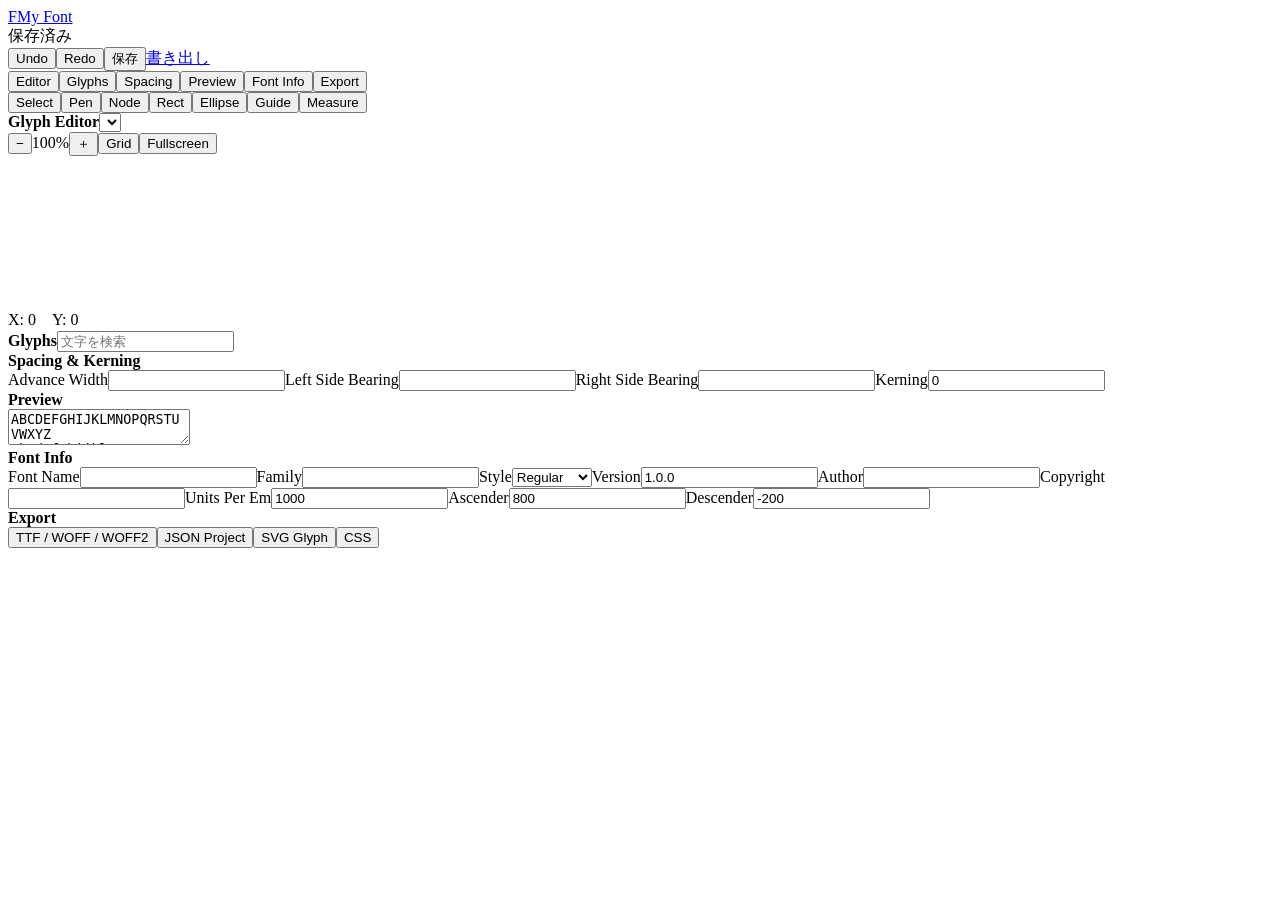
==== editor.html @ 00878300 "Add files via upload" ====
<!doctype html>
<html lang="ja"><head><meta charset="UTF-8"><meta name="viewport" content="width=device-width,initial-scale=1"><title>Editor | Font Studio</title><link rel="stylesheet" href="css/style.css"><link rel="stylesheet" href="css/editor.css"></head>
<body class="editor-body"><header class="editor-top"><a class="brand" href="mypage.html"><span class="brand-mark">F</span><span id="fontName">My Font</span></a><div class="save-status" id="saveStatus">保存済み</div><div class="top-actions"><button onclick="undo()">Undo</button><button onclick="redo()">Redo</button><button onclick="saveProject()">保存</button><a class="primary mini" href="export.html">書き出し</a></div></header>
<div class="app-shell"><aside class="sidebar"><button class="side-tab active" data-tab="editor">Editor</button><button class="side-tab" data-tab="glyphs">Glyphs</button><button class="side-tab" data-tab="spacing">Spacing</button><button class="side-tab" data-tab="preview">Preview</button><button class="side-tab" data-tab="fontinfo">Font Info</button><button class="side-tab" data-tab="export">Export</button><div class="sidebar-tools"><button title="選択">Select</button><button title="ペン">Pen</button><button title="ノード">Node</button><button title="長方形">Rect</button><button title="楕円">Ellipse</button><button title="ガイド">Guide</button><button title="測定">Measure</button></div></aside>
<main class="workspace"><div id="panel-editor" class="panel active"><div class="panelbar"><strong>Glyph Editor</strong><select id="glyphSelect"></select><div class="panel-controls"><button onclick="zoom(-1)">−</button><span id="zoomLabel">100%</span><button onclick="zoom(1)">＋</button><button onclick="toggleGrid()">Grid</button><button onclick="toggleFullscreen()">Fullscreen</button></div></div><div class="canvas-wrap"><canvas id="glyphCanvas"></canvas><div class="coords" id="coords">X: 0　Y: 0</div></div></div>
<div id="panel-glyphs" class="panel"><div class="panelbar"><strong>Glyphs</strong><input id="glyphSearch" placeholder="文字を検索"></div><div id="glyphGrid" class="glyph-grid"></div></div>
<div id="panel-spacing" class="panel"><div class="panelbar"><strong>Spacing & Kerning</strong></div><div class="settings-grid"><label>Advance Width<input id="advance" type="number"></label><label>Left Side Bearing<input id="lsb" type="number"></label><label>Right Side Bearing<input id="rsb" type="number"></label><label>Kerning<input id="kern" type="number" value="0"></label></div></div>
<div id="panel-preview" class="panel"><div class="panelbar"><strong>Preview</strong></div><textarea id="previewText">ABCDEFGHIJKLMNOPQRSTUVWXYZ
abcdefghijklmnopqrstuvwxyz
0123456789</textarea><div id="livePreview" class="live-preview"></div></div>
<div id="panel-fontinfo" class="panel"><div class="panelbar"><strong>Font Info</strong></div><div class="settings-grid"><label>Font Name<input id="infoName"></label><label>Family<input id="infoFamily"></label><label>Style<select id="infoStyle"><option>Regular</option><option>Bold</option><option>Italic</option><option>Bold Italic</option></select></label><label>Version<input id="infoVersion" value="1.0.0"></label><label>Author<input id="infoAuthor"></label><label>Copyright<input id="infoCopyright"></label><label>Units Per Em<input id="upm" type="number" value="1000"></label><label>Ascender<input id="ascender" type="number" value="800"></label><label>Descender<input id="descender" type="number" value="-200"></label></div></div>
<div id="panel-export" class="panel"><div class="panelbar"><strong>Export</strong></div><div class="export-cards"><button onclick="location.href='export.html'">TTF / WOFF / WOFF2</button><button onclick="exportJSON()">JSON Project</button><button onclick="exportSVG()">SVG Glyph</button><button onclick="exportCSS()">CSS</button></div></div>
</main></div><script src="js/app.js"></script><script src="js/editor.js"></script></body></html>
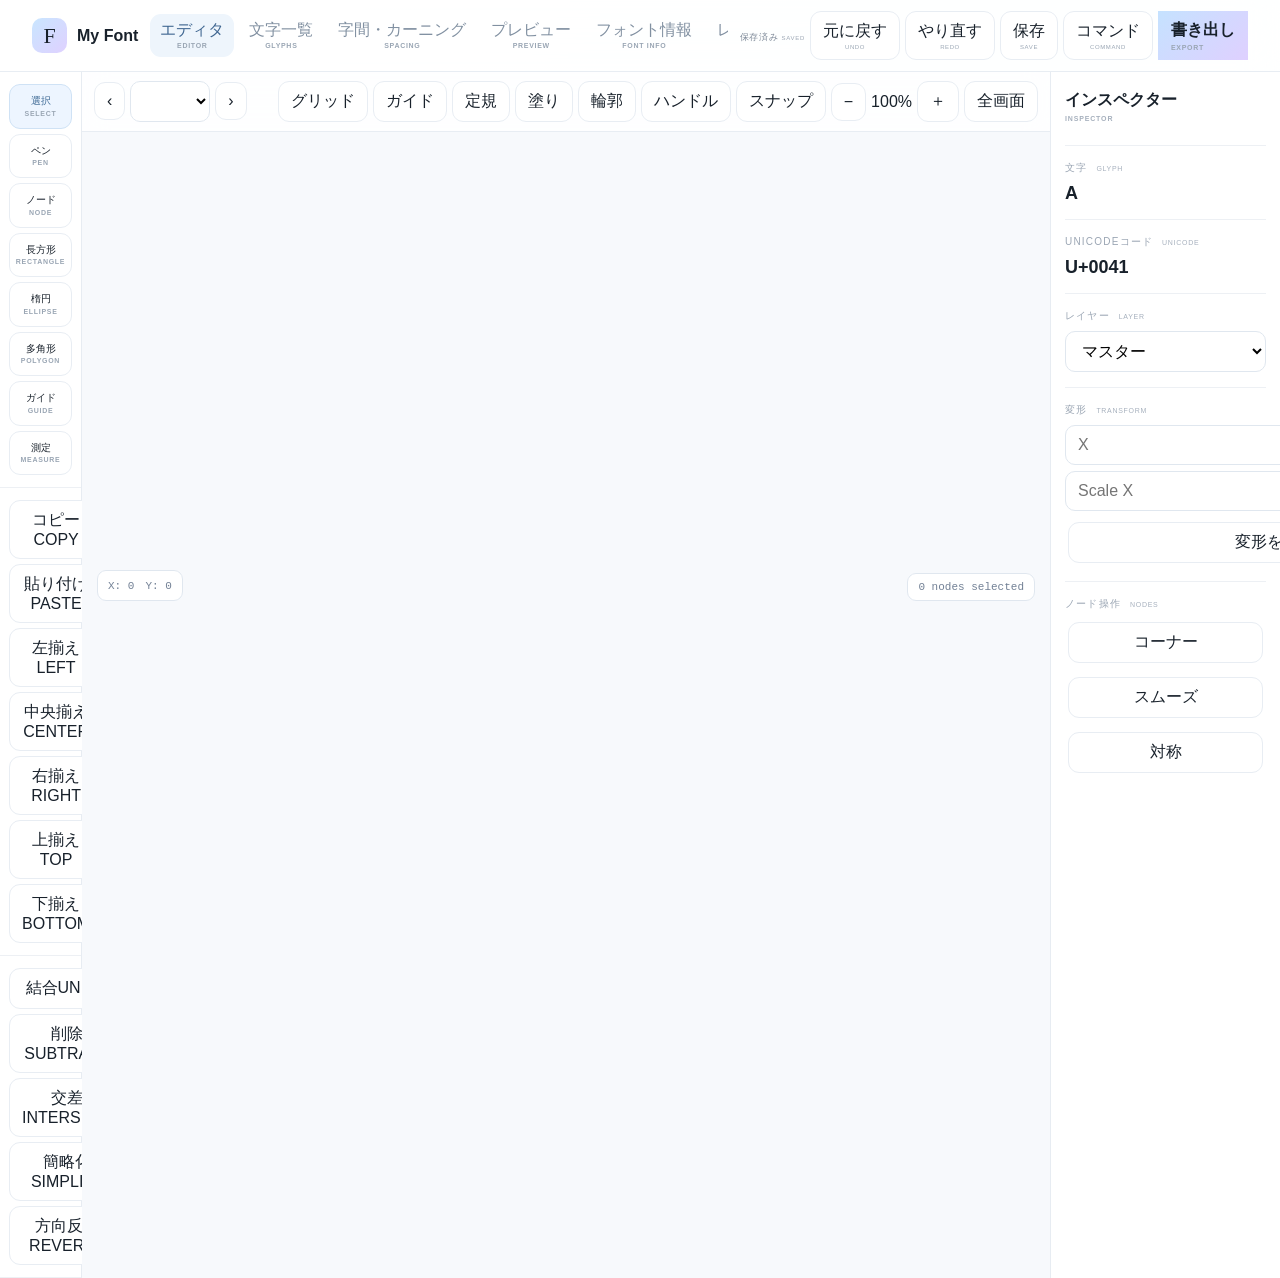
==== commit bf8c4ec5: "Add files via upload" ====
--- a/editor.html
+++ b/editor.html
@@ -1,13 +1,4 @@
-<!doctype html>
-<html lang="ja"><head><meta charset="UTF-8"><meta name="viewport" content="width=device-width,initial-scale=1"><title>Editor | Font Studio</title><link rel="stylesheet" href="css/style.css"><link rel="stylesheet" href="css/editor.css"></head>
-<body class="editor-body"><header class="editor-top"><a class="brand" href="mypage.html"><span class="brand-mark">F</span><span id="fontName">My Font</span></a><div class="save-status" id="saveStatus">保存済み</div><div class="top-actions"><button onclick="undo()">Undo</button><button onclick="redo()">Redo</button><button onclick="saveProject()">保存</button><a class="primary mini" href="export.html">書き出し</a></div></header>
-<div class="app-shell"><aside class="sidebar"><button class="side-tab active" data-tab="editor">Editor</button><button class="side-tab" data-tab="glyphs">Glyphs</button><button class="side-tab" data-tab="spacing">Spacing</button><button class="side-tab" data-tab="preview">Preview</button><button class="side-tab" data-tab="fontinfo">Font Info</button><button class="side-tab" data-tab="export">Export</button><div class="sidebar-tools"><button title="選択">Select</button><button title="ペン">Pen</button><button title="ノード">Node</button><button title="長方形">Rect</button><button title="楕円">Ellipse</button><button title="ガイド">Guide</button><button title="測定">Measure</button></div></aside>
-<main class="workspace"><div id="panel-editor" class="panel active"><div class="panelbar"><strong>Glyph Editor</strong><select id="glyphSelect"></select><div class="panel-controls"><button onclick="zoom(-1)">−</button><span id="zoomLabel">100%</span><button onclick="zoom(1)">＋</button><button onclick="toggleGrid()">Grid</button><button onclick="toggleFullscreen()">Fullscreen</button></div></div><div class="canvas-wrap"><canvas id="glyphCanvas"></canvas><div class="coords" id="coords">X: 0　Y: 0</div></div></div>
-<div id="panel-glyphs" class="panel"><div class="panelbar"><strong>Glyphs</strong><input id="glyphSearch" placeholder="文字を検索"></div><div id="glyphGrid" class="glyph-grid"></div></div>
-<div id="panel-spacing" class="panel"><div class="panelbar"><strong>Spacing & Kerning</strong></div><div class="settings-grid"><label>Advance Width<input id="advance" type="number"></label><label>Left Side Bearing<input id="lsb" type="number"></label><label>Right Side Bearing<input id="rsb" type="number"></label><label>Kerning<input id="kern" type="number" value="0"></label></div></div>
-<div id="panel-preview" class="panel"><div class="panelbar"><strong>Preview</strong></div><textarea id="previewText">ABCDEFGHIJKLMNOPQRSTUVWXYZ
+<!doctype html><html lang="ja"><head><meta charset="utf-8"><meta name="viewport" content="width=device-width,initial-scale=1,viewport-fit=cover"><title>エディタ | Font Studio</title><link rel="stylesheet" href="css/style.css"><link rel="stylesheet" href="css/editor.css"><link rel="stylesheet" href="css/studio.css"></head><body class="editor-body"><header class="editor-top"><a class="brand" href="mypage.html"><b>F</b><span id="fontName">My Font</span></a><div class="doc-tabs" id="docTabs"><button class="doc-tab active" data-view="editor">エディタ<span>EDITOR</span></button><button class="doc-tab" data-view="glyphs">文字一覧<span>GLYPHS</span></button><button class="doc-tab" data-view="spacing">字間・カーニング<span>SPACING</span></button><button class="doc-tab" data-view="preview">プレビュー<span>PREVIEW</span></button><button class="doc-tab" data-view="fontinfo">フォント情報<span>FONT INFO</span></button><button class="doc-tab" data-view="layers">レイヤー<span>LAYERS</span></button><button class="doc-tab" data-view="guides">ガイド・定規<span>GUIDES</span></button><button class="doc-tab" data-view="components">コンポーネント<span>COMPONENTS</span></button><button class="doc-tab" data-view="ligatures">合字<span>LIGATURES</span></button><button class="doc-tab" data-view="opentype">OpenType<span>OPENTYPE</span></button><button class="doc-tab" data-view="variable">バリアブル<span>VARIABLE</span></button><button class="doc-tab" data-view="compare">比較<span>COMPARE</span></button><button class="doc-tab" data-view="history">履歴・バックアップ<span>HISTORY</span></button><button class="doc-tab" data-view="settings">設定<span>SETTINGS</span></button><button class="doc-tab" data-view="export">書き出し<span>EXPORT</span></button></div><div class="top-actions"><span id="saveStatus">保存済み<span> SAVED</span></span><button onclick="undo()">元に戻す<span>UNDO</span></button><button onclick="redo()">やり直す<span>REDO</span></button><button onclick="saveProject()">保存<span>SAVE</span></button><button onclick="openCommandPalette()">コマンド<span>COMMAND</span></button><a class="primary mini" href="export.html">書き出し<span>EXPORT</span></a></div></header><main class="editor-layout"><aside class="leftbar"><div class="tool-section"><button class="tool active" data-tool="select">選択<span>SELECT</span></button><button class="tool" data-tool="pen">ペン<span>PEN</span></button><button class="tool" data-tool="node">ノード<span>NODE</span></button><button class="tool" data-tool="rect">長方形<span>RECTANGLE</span></button><button class="tool" data-tool="ellipse">楕円<span>ELLIPSE</span></button><button class="tool" data-tool="polygon">多角形<span>POLYGON</span></button><button class="tool" data-tool="guide">ガイド<span>GUIDE</span></button><button class="tool" data-tool="measure">測定<span>MEASURE</span></button></div><div class="tool-section small-tools"><button onclick="copySelection()">コピー<span>COPY</span></button><button onclick="pasteSelection()">貼り付け<span>PASTE</span></button><button onclick="alignSelected('left')">左揃え<span>LEFT</span></button><button onclick="alignSelected('center')">中央揃え<span>CENTER</span></button><button onclick="alignSelected('right')">右揃え<span>RIGHT</span></button><button onclick="alignSelected('top')">上揃え<span>TOP</span></button><button onclick="alignSelected('bottom')">下揃え<span>BOTTOM</span></button></div><div class="tool-section small-tools"><button onclick="booleanOp('union')">結合<span>UNION</span></button><button onclick="booleanOp('subtract')">削除<span>SUBTRACT</span></button><button onclick="booleanOp('intersect')">交差<span>INTERSECT</span></button><button onclick="simplifySelected()">簡略化<span>SIMPLIFY</span></button><button onclick="reverseSelected()">方向反転<span>REVERSE</span></button></div></aside><section class="editor-main"><div id="views"><div id="view-editor" class="view active"><div class="viewbar"><div class="glyph-switch"><button onclick="prevGlyph()">‹</button><select id="glyphSelect"></select><button onclick="nextGlyph()">›</button></div><div class="view-tools"><button onclick="toggleGrid()">グリッド</button><button onclick="toggleGuides()">ガイド</button><button onclick="toggleRulers()">定規</button><button onclick="toggleFill()">塗り</button><button onclick="toggleOutline()">輪郭</button><button onclick="toggleHandles()">ハンドル</button><button onclick="toggleSnap()">スナップ</button><button onclick="zoom(-1)">−</button><span id="zoomLabel">100%</span><button onclick="zoom(1)">＋</button><button onclick="toggleFullscreen()">全画面</button></div></div><div class="canvas-stage"><canvas id="glyphCanvas"></canvas><div id="coords">X: 0　Y: 0</div><div id="selectionInfo">0 nodes selected</div></div></div><div id="view-glyphs" class="view"><div class="viewbar"><strong>文字一覧<span>GLYPH LIBRARY</span></strong><input id="glyphSearch" placeholder="文字・Unicode・Glyph名を検索"></div><div class="glyph-filters"><button data-filter="all">すべて</button><button data-filter="done">制作済み</button><button data-filter="todo">未制作</button><button data-filter="recent">最近編集</button><button data-filter="error">エラー</button></div><div id="glyphGrid" class="glyph-grid"></div></div><div id="view-spacing" class="view"><div class="viewbar"><strong>字間・カーニング<span>SPACING & KERNING</span></strong><button onclick="addKerning()">カーニングを追加<span>ADD KERNING</span></button><button onclick="autoKerning()">自動調整<span>AUTO KERNING</span></button></div><div class="metrics-card"><div class="metric"><span>文字 <i>GLYPH</i></span><b id="metricGlyph">A</b></div><label>送り幅<input id="advance" type="number"></label><label>左サイドベアリング<input id="lsb" type="number"></label><label>右サイドベアリング<input id="rsb" type="number"></label></div><div id="kerningList" class="kerning-list"></div></div><div id="view-preview" class="view"><div class="viewbar"><strong>ライブプレビュー<span>LIVE PREVIEW</span></strong><input id="previewSize" type="range" min="12" max="180" value="72"><button onclick="openPlayground()">プレイグラウンドへ</button></div><textarea id="previewText">ABCDEFGHIJKLMNOPQRSTUVWXYZ
 abcdefghijklmnopqrstuvwxyz
-0123456789</textarea><div id="livePreview" class="live-preview"></div></div>
-<div id="panel-fontinfo" class="panel"><div class="panelbar"><strong>Font Info</strong></div><div class="settings-grid"><label>Font Name<input id="infoName"></label><label>Family<input id="infoFamily"></label><label>Style<select id="infoStyle"><option>Regular</option><option>Bold</option><option>Italic</option><option>Bold Italic</option></select></label><label>Version<input id="infoVersion" value="1.0.0"></label><label>Author<input id="infoAuthor"></label><label>Copyright<input id="infoCopyright"></label><label>Units Per Em<input id="upm" type="number" value="1000"></label><label>Ascender<input id="ascender" type="number" value="800"></label><label>Descender<input id="descender" type="number" value="-200"></label></div></div>
-<div id="panel-export" class="panel"><div class="panelbar"><strong>Export</strong></div><div class="export-cards"><button onclick="location.href='export.html'">TTF / WOFF / WOFF2</button><button onclick="exportJSON()">JSON Project</button><button onclick="exportSVG()">SVG Glyph</button><button onclick="exportCSS()">CSS</button></div></div>
-</main></div><script src="js/app.js"></script><script src="js/editor.js"></script></body></html>+0123456789
+The quick brown fox jumps over the lazy dog.</textarea><div id="livePreview" class="live-preview"></div></div><div id="view-fontinfo" class="view"><div class="viewbar"><strong>フォント情報<span>FONT INFORMATION</span></strong></div><div class="form-grid"><label>フォント名<input id="infoName"></label><label>ファミリー<input id="infoFamily"></label><label>スタイル<select id="infoStyle"><option>Regular</option><option>Bold</option><option>Italic</option><option>Bold Italic</option></select></label><label>バージョン<input id="infoVersion"></label><label>作者<input id="infoAuthor"></label><label>Copyright<input id="infoCopyright"></label><label>Units Per Em<input id="upm" type="number"></label><label>Ascender<input id="ascender" type="number"></label><label>Descender<input id="descender" type="number"></label><label>Line Gap<input id="lineGap" type="number"></label><label>Weight<input id="weight" type="number"></label><label>Width Class<input id="widthClass" type="number"></label><label>Cap Height<input id="capHeight" type="number"></label><label>X Height<input id="xHeight" type="number"></label><label>Italic Angle<input id="italicAngle" type="number"></label></div></div><div id="view-layers" class="view"><div class="viewbar"><strong>レイヤー<span>LAYERS</span></strong><button onclick="addLayer()">レイヤー追加</button></div><div id="layersPanel" class="panel-list"></div></div><div id="view-guides" class="view"><div class="viewbar"><strong>ガイド・定規<span>GUIDES & RULERS</span></strong><button onclick="addGuide()">ガイド追加</button></div><div class="settings-grid"><label>表示単位<select id="unitMode"><option value="font">Font Units</option><option value="px">Pixel</option></select></label><label>グリッド間隔<input id="gridSize" type="number" value="50"></label><label>スナップ強度<input id="snapSize" type="number" value="10"></label></div><div id="guidesPanel" class="panel-list"></div></div><div id="view-components" class="view"><div class="viewbar"><strong>コンポーネント<span>COMPONENTS</span></strong><button onclick="addComponent()">コンポーネント化</button></div><p class="hint">別のGlyphを部品として重ね、元Glyphの変更を参照できます。</p><div id="componentsPanel" class="panel-list"></div></div><div id="view-ligatures" class="view"><div class="viewbar"><strong>合字<span>LIGATURES</span></strong><button onclick="addLigature()">合字を追加</button></div><div id="ligaturePanel" class="panel-list"></div></div><div id="view-opentype" class="view"><div class="viewbar"><strong>OpenType設定<span>OPENTYPE FEATURES</span></strong></div><div class="feature-grid"><label><input type="checkbox" data-feature="liga" checked> 標準合字 <small>liga</small></label><label><input type="checkbox" data-feature="kern" checked> カーニング <small>kern</small></label><label><input type="checkbox" data-feature="calt"> 文脈依存 <small>calt</small></label><label><input type="checkbox" data-feature="smcp"> スモールキャップ <small>smcp</small></label><label><input type="checkbox" data-feature="frac"> 分数 <small>frac</small></label><label><input type="checkbox" data-feature="zero"> スラッシュゼロ <small>zero</small></label></div><textarea id="featureCode" placeholder="OpenType featureコードを記述"></textarea></div><div id="view-variable" class="view"><div class="viewbar"><strong>バリアブルフォント<span>VARIABLE FONT</span></strong><button onclick="addAxis()">軸を追加</button></div><div id="axisPanel" class="axis-panel"></div><div class="variable-preview" id="variablePreview">Aa</div></div><div id="view-compare" class="view"><div class="viewbar"><strong>フォント比較<span>COMPARE</span></strong><select id="compareFont"></select></div><div class="compare-stage"><div><small>現在のフォント</small><p id="compareA">Aa Typography</p></div><div><small>比較対象</small><p id="compareB">Aa Typography</p></div></div></div><div id="view-history" class="view"><div class="viewbar"><strong>履歴・バックアップ<span>HISTORY & BACKUP</span></strong><button onclick="createBackup()">バックアップ</button><button onclick="restoreLatest()">最新を復元</button></div><div id="historyPanel" class="panel-list"></div></div><div id="view-settings" class="view"><div class="viewbar"><strong>設定<span>SETTINGS</span></strong></div><div class="settings-grid"><label>自動保存<select id="autosaveMode"><option value="on">ON</option><option value="off">OFF</option></select></label><label>テーマ<select id="themeMode"><option value="light">ライト</option><option value="dark">ダーク</option></select></label><label>表示密度<select id="density"><option>標準</option><option>コンパクト</option></select></label></div><div class="shortcut-table"><div>保存 <kbd>Ctrl / ⌘</kbd> + <kbd>S</kbd></div><div>元に戻す <kbd>Ctrl / ⌘</kbd> + <kbd>Z</kbd></div><div>やり直す <kbd>Ctrl / ⌘</kbd> + <kbd>Shift</kbd> + <kbd>Z</kbd></div><div>コマンドパレット <kbd>Ctrl / ⌘</kbd> + <kbd>K</kbd></div><div>削除 <kbd>Delete</kbd></div></div></div><div id="view-export" class="view"><div class="viewbar"><strong>書き出し<span>EXPORT</span></strong></div><div class="export-grid"><button class="export-card" onclick="location.href='export.html'"><b>TTF / WOFF / WOFF2</b><span>フォントファイルを書き出し</span></button><button class="export-card" onclick="exportJSON()"><b>JSON</b><span>制作データを保存</span></button><button class="export-card" onclick="exportSVG()"><b>SVG</b><span>現在の文字をSVGで保存</span></button><button class="export-card" onclick="exportCSS()"><b>CSS</b><span>Webフォント用CSS</span></button></div></div></div></section><aside class="rightbar"><div class="inspector-title">インスペクター<span>INSPECTOR</span></div><div class="inspector-block"><span>文字 <i>GLYPH</i></span><strong id="insGlyph">A</strong></div><div class="inspector-block"><span>Unicodeコード <i>UNICODE</i></span><strong id="insUnicode">U+0041</strong></div><div class="inspector-block"><span>レイヤー <i>LAYER</i></span><select id="layerSelect"><option>マスター</option></select></div><div class="inspector-block"><span>変形 <i>TRANSFORM</i></span><div class="transform-grid"><input id="tx" placeholder="X"><input id="ty" placeholder="Y"><input id="tw" placeholder="Scale X"><input id="th" placeholder="Scale Y"></div><button onclick="applyTransform()">変形を適用<span>APPLY</span></button></div><div class="inspector-block"><span>ノード操作 <i>NODES</i></span><button onclick="setNodeType('corner')">コーナー</button><button onclick="setNodeType('smooth')">スムーズ</button><button onclick="setNodeType('symmetric')">対称</button></div></aside></main><div id="commandPalette" class="modal hidden"><div class="palette"><input id="commandInput" placeholder="コマンドを検索"><div id="commandList"></div></div></div><script src="js/app.js"></script><script src="js/geometry.js"></script><script src="js/ttf.js"></script><script src="js/editor.js"></script><script src="js/studio.js"></script></body></html>
--- a/css/style.css
+++ b/css/style.css
@@ -0,0 +1,21 @@
+*{box-sizing:border-box}html,body{margin:0;min-height:100%;font-family:Inter,-apple-system,BlinkMacSystemFont,"Hiragino Sans","Yu Gothic",sans-serif;color:#293648;background:#fbfcff}body:before{content:"";position:fixed;inset:0;z-index:-2;background:radial-gradient(circle at 5% 5%,#eaf6ff 0,transparent 25%),radial-gradient(circle at 95% 10%,#f4edff 0,transparent 28%),radial-gradient(circle at 70% 100%,#ecfff7 0,transparent 30%)}button,input,select,textarea{font:inherit}button{border:1px solid #e0e7ef;background:#fff;color:#354255;border-radius:11px;padding:10px 14px;cursor:pointer;transition:.18s}button:hover{border-color:#c6d4e3;transform:translateY(-1px);box-shadow:0 10px 25px #7187a31a}a{text-decoration:none;color:inherit}.primary{border:0;background:linear-gradient(135deg,#c5e2ff,#dfd0ff);font-weight:750}.topbar,.editor-top{height:72px;display:flex;align-items:center;padding:0 32px;background:#ffffffdf;border-bottom:1px solid #e8edf3;backdrop-filter:blur(18px);position:sticky;top:0;z-index:30}.brand{display:flex;gap:10px;align-items:center;font-weight:800}.brand b{display:grid;place-items:center;width:35px;height:35px;border-radius:10px;background:linear-gradient(135deg,#c9e6ff,#dfd1ff);font:22px Georgia}.topbar nav{display:flex;gap:5px;margin-left:30px}.topbar nav a{padding:10px 14px;color:#7d8998;border-radius:10px}.topbar nav a.active,.topbar nav a:hover{background:#eff5fb;color:#334155}.home,.page{max-width:1280px;margin:auto;padding:65px 30px}.hero{min-height:610px;display:grid;grid-template-columns:1.1fr .9fr;gap:70px;align-items:center}.eyebrow{font-size:10px;letter-spacing:.22em;font-weight:850;color:#9aa6b5;margin:0 0 13px}.hero h1,h1{font-size:clamp(42px,6vw,78px);line-height:1.02;letter-spacing:-.06em;margin:0 0 25px}.hero h1 em{font-style:normal;background:linear-gradient(90deg,#78a9dc,#ad95dc);color:transparent;background-clip:text}.lead,.page-head p{color:#7e8a9b;line-height:1.9;max-width:670px}.actions{display:flex;gap:10px;margin-top:30px}.hero-art{height:470px;border:1px solid #e3e9f0;border-radius:35px;background:linear-gradient(145deg,#fff,#f1f7ff 55%,#f8f1ff);position:relative;display:grid;place-items:center;overflow:hidden;box-shadow:0 35px 90px #8399b21d}.hero-art:before{content:"";position:absolute;inset:0;background-image:linear-gradient(#dfe8f055 1px,transparent 1px),linear-gradient(90deg,#dfe8f055 1px,transparent 1px);background-size:32px 32px}.hero-art div{font:245px Georgia;z-index:1;color:#344153}.hero-art small{position:absolute;z-index:2;bottom:20px;left:24px;right:24px;border-top:1px solid #dce4ed;padding-top:13px;color:#98a4b3;letter-spacing:.16em}.section{margin-top:55px}.section-head,.page-head{display:flex;justify-content:space-between;align-items:end;gap:20px;margin-bottom:25px}.section-head h2,.page-head h1{margin:0}.font-grid{display:grid;grid-template-columns:repeat(auto-fill,minmax(235px,1fr));gap:18px}.font-card{background:#fff;border:1px solid #e3e9f0;border-radius:22px;padding:17px;cursor:pointer;transition:.2s}.font-card:hover{transform:translateY(-3px);box-shadow:0 22px 45px #7187a31b}.font-preview{height:175px;border-radius:16px;background:linear-gradient(135deg,#eef7ff,#f8f0ff);display:grid;place-items:center;font:82px Georgia}.font-meta{padding:14px 3px 2px}.font-meta strong{display:block}.font-meta span{display:block;color:#98a4b3;font-size:11px;margin-top:5px}.library-toolbar{display:flex;gap:10px;margin:30px 0}.library-toolbar input{flex:1}.page-head h1{font-size:52px}.narrow{max-width:950px}.checklist{background:#fff;border:1px solid #e2e8ef;border-radius:20px;padding:7px;margin:30px 0}.check{display:flex;justify-content:space-between;padding:14px 16px;border-bottom:1px solid #edf0f4}.check:last-child{border:0}.ok{color:#4c9b7c}.notice{padding:18px;border:1px solid #d9eaf8;background:#eef8ff;border-radius:16px;color:#6f8092;margin-top:25px}.export-grid{padding:22px;display:grid;grid-template-columns:repeat(2,1fr);gap:14px}.export-grid.big{padding:0}.export-card{text-align:left;min-height:105px;padding:22px;border-radius:18px}.export-card b{display:block;font-size:16px}.export-card span{display:block;color:#8995a4;font-size:12px;margin-top:8px}.editor-body{height:100vh;overflow:hidden}.editor-top{position:relative;gap:20px}.doc-tabs{display:flex;gap:3px;overflow:auto}.doc-tab{border:0;background:transparent;padding:9px 12px;color:#8190a1;white-space:nowrap}.doc-tab.active{background:#eef5fc;color:#3e6590}.top-actions{margin-left:auto;display:flex;gap:7px;align-items:center}.top-actions span{font-size:10px;color:#8d99a8}.mini{padding:9px 13px}.editor-layout{display:grid;grid-template-columns:82px minmax(0,1fr) 230px;height:calc(100vh - 72px)}.leftbar,.rightbar{background:#fff;border-right:1px solid #e7ecf2}.rightbar{border-right:0;border-left:1px solid #e7ecf2}.tool-section{padding:12px 9px;border-bottom:1px solid #edf0f4;display:grid;gap:5px}.tool{font-size:10px;padding:10px 4px}.tool.active{background:#edf5ff;border-color:#cfe2f5;color:#3e6a95}.small-tools{grid-template-columns:1fr}.editor-main{min-width:0;background:#f7f9fc}.view{display:none;height:100%;flex-direction:column}.view.active{display:flex}.viewbar{min-height:58px;background:#ffffffdd;border-bottom:1px solid #e5eaf0;display:flex;align-items:center;padding:9px 14px;gap:10px}.viewbar strong{font-size:13px}.viewbar input{margin-left:auto}.glyph-switch{display:flex;align-items:center;gap:5px}.glyph-switch select{min-width:80px}.view-tools{display:flex;gap:5px;margin-left:auto;align-items:center;flex-wrap:wrap}.canvas-stage{position:relative;flex:1;overflow:hidden}.canvas-stage canvas{width:100%;height:100%;display:block;touch-action:none}.canvas-stage #coords,.canvas-stage #selectionInfo{position:absolute;bottom:15px;padding:7px 10px;background:#fff;border:1px solid #e0e7ef;border-radius:9px;font:11px monospace;color:#728095}.canvas-stage #coords{left:15px}.canvas-stage #selectionInfo{right:15px}.glyph-grid{padding:18px;display:grid;grid-template-columns:repeat(auto-fill,minmax(78px,1fr));gap:9px;overflow:auto;align-content:start}.glyph-cell{height:90px;border:1px solid #e2e8ef;border-radius:13px;background:#fff;display:flex;flex-direction:column;align-items:center;justify-content:center;cursor:pointer}.glyph-cell:hover,.glyph-cell.selected{background:#f0f7ff;border-color:#bdd6ee}.glyph-cell b{font:33px Georgia}.glyph-cell span{font:9px monospace;color:#9aa5b3;margin-top:5px}.metrics-card{margin:20px;display:grid;grid-template-columns:1fr 1fr 1fr 1fr;gap:12px;background:#fff;border:1px solid #e3e8ef;border-radius:18px;padding:18px}.metric span{display:block;font-size:10px;color:#97a3b1}.metric b{font:35px Georgia}.metrics-card label,.form-grid label{display:flex;flex-direction:column;gap:7px;font-size:11px;font-weight:700;color:#768395}.kerning-list{margin:0 20px;background:#fff;border:1px solid #e3e8ef;border-radius:18px;overflow:auto}.kern-row{display:grid;grid-template-columns:60px 60px 1fr 80px;align-items:center;padding:11px 16px;border-bottom:1px solid #eef1f4;font-size:12px}.form-grid{padding:24px;display:grid;grid-template-columns:repeat(3,minmax(160px,1fr));gap:17px;overflow:auto}.live-preview{margin:20px;background:#fff;border-radius:20px;border:1px solid #e3e8ef;min-height:400px;padding:35px;white-space:pre-wrap;overflow:auto;font:72px/1.25 Georgia}.view textarea{margin:20px;height:100px;resize:vertical}.rightbar{padding:18px 14px;overflow:auto}.inspector-title{font-weight:800;margin-bottom:22px}.inspector-block{padding:15px 0;border-top:1px solid #edf0f4;display:grid;gap:8px}.inspector-block span{font-size:10px;color:#9aa5b3;text-transform:uppercase;letter-spacing:.12em}.inspector-block strong{font-size:18px}.transform-grid{display:grid;grid-template-columns:1fr 1fr;gap:6px}@media(max-width:950px){.editor-layout{grid-template-columns:65px minmax(0,1fr)}.rightbar{display:none}.doc-tabs{position:absolute;left:90px;right:170px;top:7px}.hero{grid-template-columns:1fr}.metrics-card{grid-template-columns:1fr 1fr}.form-grid{grid-template-columns:1fr 1fr}}@media(max-width:650px){.topbar,.editor-top{padding:0 13px}.home,.page{padding:40px 18px}.actions{flex-wrap:wrap}.hero-art{height:300px}.hero-art div{font-size:160px}.editor-top{height:auto;min-height:72px;flex-wrap:wrap;padding-top:9px;padding-bottom:8px}.doc-tabs{position:static;order:3;width:100%}.top-actions{margin-left:auto}.top-actions button:not(.primary){display:none}.editor-layout{height:calc(100vh - 105px)}.view-tools button:nth-child(n+5){display:none}.form-grid{grid-template-columns:1fr}.export-grid{grid-template-columns:1fr}.page-head{flex-direction:column;align-items:start}.page-head h1{font-size:43px}}
+
+/* Japanese-first typography / English ruby-style labels */
+.eyebrow,.en-label,.en-sub,.button-en,.doc-tab,.tool,.viewbar strong,.inspector-title,.inspector-block span,.top-actions button,.top-actions span{position:relative}
+.eyebrow>span,.en-label,.en-sub,.button-en,.doc-tab>span,.tool>span,.viewbar strong>span,.inspector-title>span{display:block;font-family:Inter,-apple-system,BlinkMacSystemFont,sans-serif;font-size:8px;line-height:1.15;letter-spacing:.12em;color:#a6b0bd;font-weight:650;margin-top:4px}
+.eyebrow>span{font-size:7px;letter-spacing:.2em;margin-top:5px}
+.en-label{font-size:9px;letter-spacing:.18em;margin-top:9px}
+.en-sub{font-size:9px;letter-spacing:.08em;margin-top:7px}
+.button-en{font-size:7px;margin-top:3px;color:#8291a2}
+.doc-tab{line-height:1.1}
+.doc-tab>span{font-size:6px;margin-top:3px;letter-spacing:.14em}
+.tool{line-height:1.15}
+.tool>span{font-size:6px;margin-top:3px;letter-spacing:.1em}
+.viewbar strong>span{font-size:7px;letter-spacing:.14em}
+.inspector-title>span{font-size:7px;margin-top:4px}
+.inspector-block span i{font-style:normal;font-size:7px;letter-spacing:.1em;color:#a6b0bd;margin-left:5px}
+.top-actions button span{display:block;font-size:6px;color:#9aa6b4;letter-spacing:.1em;margin-top:2px}
+.top-actions #saveStatus>span{font-size:6px;letter-spacing:.12em}
+h1>.en-label{display:block}
+.section-head h2 .en-label{display:block}
+@media(max-width:650px){.doc-tab>span{font-size:5px}.tool>span{font-size:5px}}
--- a/css/editor.css
+++ b/css/editor.css
@@ -0,0 +1 @@
+input,select,textarea{border:1px solid #e0e7ef;background:#fff;border-radius:10px;padding:10px 12px;outline:none}input:focus,select:focus,textarea:focus{border-color:#aec8e5;box-shadow:0 0 0 4px #ddecfa}.glyph-cell.selected{box-shadow:0 0 0 2px #cfe4f7 inset}.canvas-stage{background:#f7f9fc}
--- a/css/studio.css
+++ b/css/studio.css
@@ -0,0 +1,6 @@
+
+:root{--ink:#18212b;--muted:#8793a2;--line:#e8edf3;--panel:#fff;--bg:#f7f9fc;--blue:#cfe5ff;--lav:#e6ddff;--mint:#d9f4ea;--peach:#ffe7dc;--accent:#728fc1;--shadow:0 18px 50px rgba(54,74,100,.09)}
+body{color:var(--ink);background:linear-gradient(135deg,#fbfcff,#f7fafc 45%,#fbf8ff)}
+button,input,select,textarea{font:inherit}button{border:1px solid var(--line);background:#fff;color:var(--ink);border-radius:11px;padding:9px 12px;cursor:pointer;transition:.18s ease}button:hover{transform:translateY(-1px);border-color:#ccd7e5;box-shadow:0 8px 18px rgba(80,100,130,.08)}button.primary{background:linear-gradient(135deg,#dcecff,#eee8ff);border-color:#d7e2f2}.feature-strip{display:grid;grid-template-columns:repeat(4,1fr);gap:12px;margin:30px 0}.feature-strip>div{padding:18px 20px;border:1px solid var(--line);border-radius:18px;background:rgba(255,255,255,.75);box-shadow:var(--shadow)}.feature-strip>div:nth-child(1){background:linear-gradient(135deg,#fff,#edf6ff)}.feature-strip>div:nth-child(2){background:linear-gradient(135deg,#fff,#f1edff)}.feature-strip>div:nth-child(3){background:linear-gradient(135deg,#fff,#edfaf5)}.feature-strip>div:nth-child(4){background:linear-gradient(135deg,#fff,#fff1ec)}.feature-strip b,.feature-strip small{display:block}.feature-strip small{margin-top:5px;color:#9aa6b4;font-size:8px;letter-spacing:.14em}.doc-tabs{overflow:auto;display:flex;gap:5px;scrollbar-width:none}.doc-tabs::-webkit-scrollbar{display:none}.doc-tab{min-width:max-content;padding:7px 10px}.doc-tab span,.tool span,.top-actions span,.viewbar strong span{display:block;font-size:7px;color:#9aa6b4;letter-spacing:.1em;margin-top:3px}.view{display:none;height:100%}.view.active{display:block}.viewbar{min-height:52px;display:flex;align-items:center;gap:8px;padding:9px 12px;border-bottom:1px solid var(--line);background:rgba(255,255,255,.86);backdrop-filter:blur(12px);flex-wrap:wrap}.viewbar strong{margin-right:auto}.glyph-filters{display:flex;gap:7px;padding:12px;border-bottom:1px solid var(--line);overflow:auto}.glyph-grid{padding:14px;display:grid;grid-template-columns:repeat(auto-fill,minmax(90px,1fr));gap:10px;overflow:auto;height:calc(100% - 112px)}.glyph-card{background:#fff;border:1px solid var(--line);border-radius:14px;padding:12px;text-align:center;cursor:pointer}.glyph-card .char{font-size:34px;line-height:1.1}.glyph-card small{display:block;color:#9aa6b4;font-size:8px;margin-top:6px}.glyph-card.done{background:linear-gradient(135deg,#fff,#f1fbf7)}.metrics-card,.settings-grid,.compare-stage,.axis-panel,.panel-list{margin:14px;display:grid;gap:10px}.metrics-card{grid-template-columns:1fr repeat(3,1fr);padding:14px;border:1px solid var(--line);border-radius:16px;background:#fff}.metrics-card label,.settings-grid label{display:grid;gap:6px;color:#697687;font-size:12px}.metrics-card input,.settings-grid input,.settings-grid select,.form-grid input,.form-grid select{width:100%;box-sizing:border-box;border:1px solid var(--line);border-radius:10px;padding:9px;background:#fbfcfe}.metric b{font-size:30px}.kerning-list{padding:14px;display:grid;gap:8px;overflow:auto}.kern-row{display:grid;grid-template-columns:70px 70px 1fr 120px;gap:10px;align-items:center;border:1px solid var(--line);border-radius:12px;padding:9px;background:#fff}.live-preview{margin:14px;padding:30px;border:1px solid var(--line);border-radius:18px;min-height:320px;background:#fff;white-space:pre-wrap}.view textarea{margin:14px;width:calc(100% - 28px);min-height:100px;border:1px solid var(--line);border-radius:12px;padding:12px;box-sizing:border-box}.panel-list{grid-template-columns:1fr}.panel-row{display:grid;grid-template-columns:1fr auto;gap:10px;align-items:center;padding:13px 15px;border:1px solid var(--line);border-radius:13px;background:#fff}.panel-row small{display:block;color:#9aa6b4;margin-top:3px}.settings-grid{grid-template-columns:repeat(3,1fr);padding:16px;border:1px solid var(--line);border-radius:16px;background:#fff}.feature-grid{display:grid;grid-template-columns:repeat(3,1fr);gap:10px;padding:14px}.feature-grid label{border:1px solid var(--line);padding:13px;border-radius:12px;background:#fff}.feature-grid small{color:#9aa6b4;margin-left:5px}.shortcut-table{margin:14px;border:1px solid var(--line);border-radius:15px;background:#fff;overflow:hidden}.shortcut-table div{display:flex;justify-content:space-between;padding:13px 16px;border-bottom:1px solid var(--line)}kbd{padding:3px 7px;border:1px solid #dce3eb;border-bottom-width:2px;border-radius:6px;background:#f6f8fb;font-size:11px}.axis-row{display:grid;grid-template-columns:120px 1fr 80px;gap:10px;align-items:center;border:1px solid var(--line);border-radius:12px;padding:12px;background:#fff}.axis-row input[type=range]{width:100%}.variable-preview{text-align:center;font-size:140px;padding:40px;background:#fff;border:1px solid var(--line);margin:14px;border-radius:18px}.compare-stage{grid-template-columns:1fr 1fr}.compare-stage>div{padding:25px;background:#fff;border:1px solid var(--line);border-radius:16px}.compare-stage p{font-size:64px;margin:15px 0}.modal{position:fixed;inset:0;background:rgba(25,35,50,.18);backdrop-filter:blur(8px);display:grid;place-items:start center;padding-top:12vh;z-index:50}.modal.hidden{display:none}.palette{width:min(680px,92vw);background:#fff;border:1px solid var(--line);border-radius:18px;box-shadow:0 30px 80px rgba(35,50,75,.2);overflow:hidden}.palette input{width:100%;box-sizing:border-box;border:0;border-bottom:1px solid var(--line);padding:16px;font-size:16px;outline:none}.command-item{padding:12px 16px;cursor:pointer}.command-item:hover{background:#f4f7fb}.hint{margin:16px;color:#778494}.rightbar button{margin:3px}.editor-top{display:grid;grid-template-columns:auto minmax(0,1fr) auto;gap:12px;align-items:center}.top-actions{display:flex;gap:5px;align-items:center}.top-actions button,.top-actions a{white-space:nowrap}.top-actions>span{font-size:9px;color:#7c8897}.top-actions>span>span{display:inline;font-size:7px}.form-grid{padding:14px;display:grid;grid-template-columns:repeat(3,1fr);gap:12px}.form-grid label{display:grid;gap:6px;font-size:12px;color:#697687}
+@media(max-width:1100px){.editor-top{grid-template-columns:auto 1fr}.top-actions{grid-column:1/-1;justify-content:flex-end}.feature-grid,.settings-grid{grid-template-columns:repeat(2,1fr)}.metrics-card{grid-template-columns:1fr 1fr}.form-grid{grid-template-columns:repeat(2,1fr)}}
+@media(max-width:700px){.feature-strip{grid-template-columns:1fr 1fr}.editor-layout{grid-template-columns:54px 1fr}.rightbar{display:none}.doc-tabs{grid-column:1/-1}.editor-top{padding:7px}.top-actions{overflow:auto;justify-content:flex-start}.metrics-card,.settings-grid,.form-grid,.feature-grid,.compare-stage{grid-template-columns:1fr}.kern-row{grid-template-columns:45px 45px 1fr 80px}.compare-stage p{font-size:40px}.hero{grid-template-columns:1fr!important}.hero-art{min-height:180px}}
